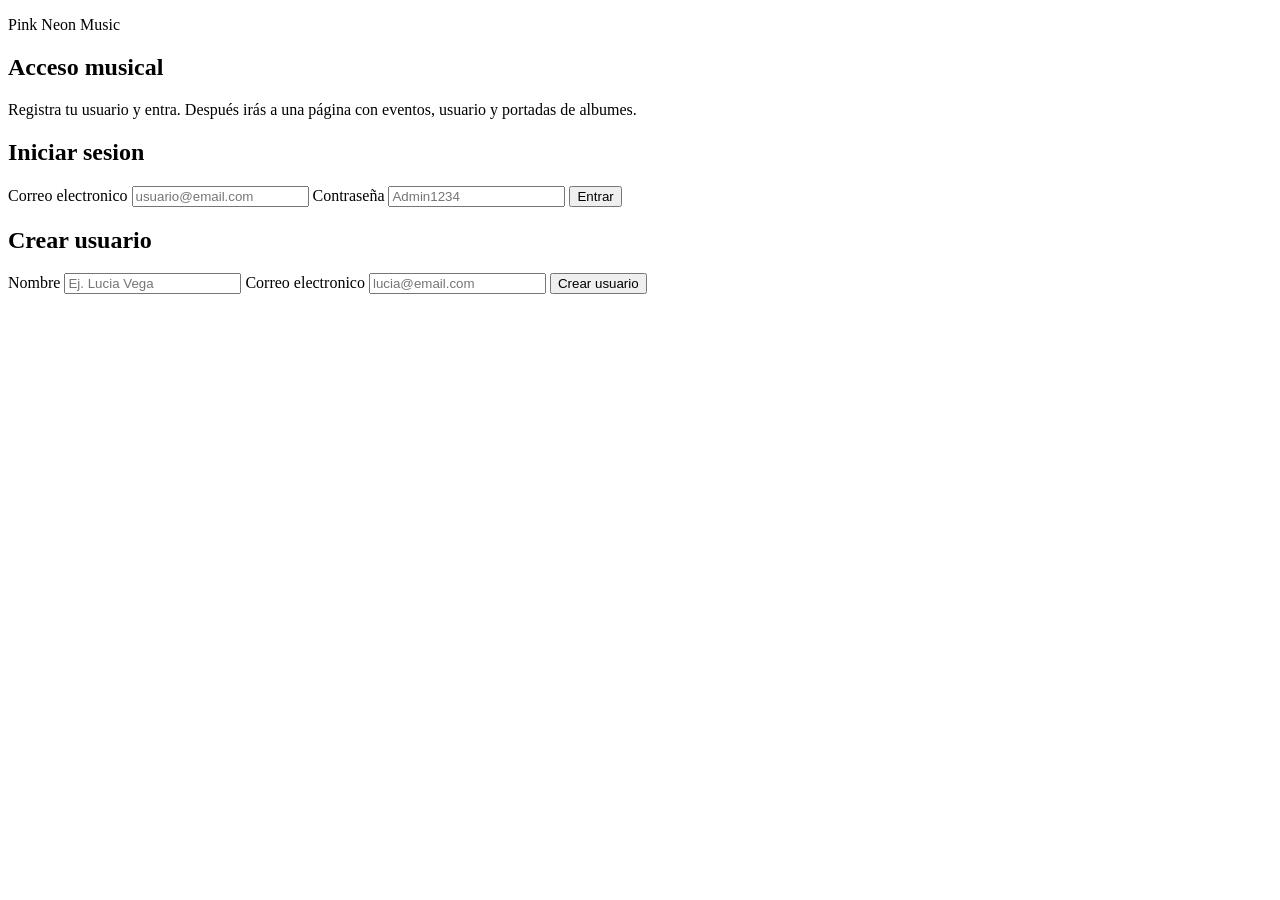
==== index.html @ 52aea519 "Add files via upload" ====
﻿<!DOCTYPE html>
<html lang="es">
<head>
  <meta charset="UTF-8">
  <meta name="viewport" content="width=device-width, initial-scale=1.0">
  <title>Login Pink Neon Music</title>
  <link rel="stylesheet" href="CSS/styles.css">
</head>
<body class="login-page">
  <main class="login-shell">
    <section class="login-intro">
      <p class="eyebrow">Pink Neon Music</p>
      <h1>Acceso musical</h1>
      <p>Registra tu usuario y entra. Después irás a una página con eventos, usuario y portadas de albumes.</p>
    </section>

    <section class="forms-panel">
      <form id="loginForm" class="form-card">
        <h2>Iniciar sesion</h2>

        <label for="loginEmail">Correo electronico</label>
        <input id="loginEmail" type="email" placeholder="usuario@email.com" required>

        <label for="loginPassword">Contraseña</label>
        <input id="loginPassword" type="password" placeholder="Admin1234" required>

        <button type="submit" class="primary-button">Entrar</button>
        <p id="loginMessage" class="message" role="status"></p>
      </form>

      <form id="registerForm" class="form-card accent-card">
        <h2>Crear usuario</h2>

        <label for="registerName">Nombre</label>
        <input id="registerName" type="text" placeholder="Ej. Lucia Vega" required>

        <label for="registerEmail">Correo electronico</label>
        <input id="registerEmail" type="email" placeholder="lucia@email.com" required>

        <button type="submit" class="secondary-button">Crear usuario</button>
        <p id="registerMessage" class="message" role="status"></p>
      </form>
    </section>
  </main>

  <script src="JAVASCRIPT/script.js"></script>
  
</body>
</html>
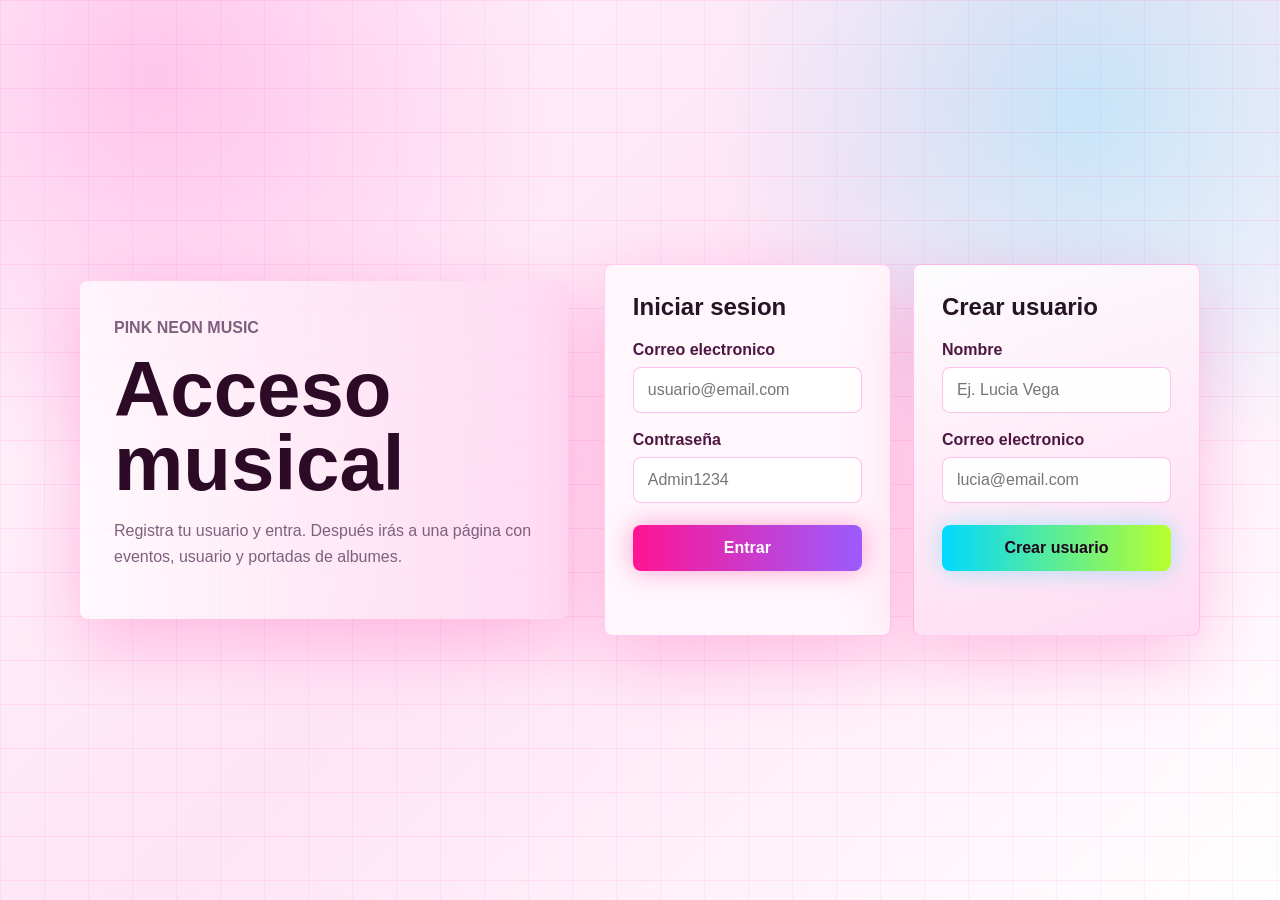
==== commit 15403aaf: "Update index.html" ====
--- a/index.html
+++ b/index.html
@@ -4,14 +4,16 @@
   <meta charset="UTF-8">
   <meta name="viewport" content="width=device-width, initial-scale=1.0">
   <title>Login Pink Neon Music</title>
-  <link rel="stylesheet" href="CSS/styles.css">
+  <link rel="stylesheet" href="css/styles.css">
 </head>
 <body class="login-page">
   <main class="login-shell">
     <section class="login-intro">
       <p class="eyebrow">Pink Neon Music</p>
       <h1>Acceso musical</h1>
-      <p>Registra tu usuario y entra. Después irás a una página con eventos, usuario y portadas de albumes.</p>
+      <p>Registra tu usuario y entra. 
+        
+        Después irás a una página con eventos, usuario y portadas de albumes.</p>
     </section>
 
     <section class="forms-panel">
--- a/css/styles.css
+++ b/css/styles.css
@@ -0,0 +1,347 @@
+﻿:root {
+  --bg: #fff7fc;
+  --panel: rgba(255, 255, 255, 0.86);
+  --text: #241424;
+  --muted: #7e607e;
+  --pink: #ff4fc3;
+  --hot-pink: #ff1493;
+  --soft-pink: #ffd8f0;
+  --violet: #9b5cff;
+  --cyan: #00d9ff;
+  --lime: #b8ff2c;
+  --warning: #d94f00;
+  --radius: 8px;
+  --shadow: 0 24px 70px rgba(255, 20, 147, 0.22);
+}
+
+* {
+  box-sizing: border-box;
+}
+
+body {
+  min-width: 320px;
+  min-height: 100vh;
+  margin: 0;
+  font-family: Arial, Helvetica, sans-serif;
+  color: var(--text);
+  background:
+    radial-gradient(circle at 12% 8%, rgba(255, 79, 195, 0.28), transparent 30%),
+    radial-gradient(circle at 85% 12%, rgba(0, 217, 255, 0.22), transparent 28%),
+    linear-gradient(135deg, #fff7fc 0%, #ffe4f5 48%, #ffffff 100%);
+}
+
+button,
+input {
+  font: inherit;
+}
+
+.login-page::before,
+.dashboard-page::before {
+  content: "";
+  position: fixed;
+  inset: 0;
+  z-index: -1;
+  background-image:
+    linear-gradient(rgba(255, 20, 147, 0.08) 1px, transparent 1px),
+    linear-gradient(90deg, rgba(155, 92, 255, 0.08) 1px, transparent 1px);
+  background-size: 44px 44px;
+}
+
+.login-shell {
+  width: min(1120px, calc(100% - 36px));
+  min-height: 100vh;
+  margin: 0 auto;
+  display: grid;
+  grid-template-columns: 0.9fr 1.1fr;
+  align-items: center;
+  gap: 36px;
+  padding: 44px 0;
+}
+
+.login-intro {
+  padding: 34px;
+  border-radius: var(--radius);
+  background:
+    linear-gradient(90deg, rgba(255, 255, 255, 0.72), rgba(255, 216, 240, 0.88)),
+    url("https://images.unsplash.com/photo-1516280440614-37939bbacd81?auto=format&fit=crop&w=1200&q=80") center / cover;
+  box-shadow: var(--shadow);
+}
+
+.login-intro h1,
+.welcome-card h1 {
+  margin: 0 0 18px;
+  font-size: clamp(42px, 7vw, 78px);
+  line-height: 0.95;
+  color: #2d0b27;
+}
+
+.login-intro p,
+.form-card p,
+.info-card p,
+.welcome-card p,
+.album-card p {
+  color: var(--muted);
+  line-height: 1.6;
+}
+
+.eyebrow {
+  margin: 0 0 12px;
+  color: var(--hot-pink);
+  font-weight: 900;
+  text-transform: uppercase;
+}
+
+.forms-panel {
+  display: grid;
+  grid-template-columns: 1fr 1fr;
+  gap: 22px;
+}
+
+.form-card,
+.info-card,
+.welcome-card,
+.albums-section {
+  padding: 28px;
+  border: 1px solid rgba(255, 79, 195, 0.26);
+  border-radius: var(--radius);
+  background: var(--bg);
+  box-shadow: var(--shadow);
+  backdrop-filter: blur(18px);
+}
+
+.accent-card {
+  background: linear-gradient(160deg, rgba(255, 255, 255, 0.9), rgba(255, 216, 240, 0.9));
+}
+
+
+.form-card h2,
+.info-card h2,
+.albums-section h2 {
+  margin-top: 0;
+}
+
+label {
+  display: block;
+  margin: 18px 0 8px;
+  font-weight: 800;
+  color: #4d1742;
+}
+
+input {
+  width: 100%;
+  border: 1px solid rgba(255, 79, 195, 0.34);
+  border-radius: var(--radius);
+  padding: 13px 14px;
+  color: var(--text);
+  outline: none;
+  background: rgba(255, 255, 255, 0.92);
+}
+
+input:focus {
+  border-color: var(--hot-pink);
+  box-shadow: 0 0 0 3px rgba(255, 79, 195, 0.18), 0 0 22px rgba(0, 217, 255, 0.22);
+}
+
+.primary-button,
+.secondary-button,
+.ghost-button {
+  min-height: 46px;
+  border: 0;
+  border-radius: var(--radius);
+  padding: 0 22px;
+  cursor: pointer;
+  font-weight: 900;
+}
+
+.primary-button {
+  width: 100%;
+  margin-top: 22px;
+  color: white;
+  background: linear-gradient(90deg, var(--hot-pink), var(--violet));
+  box-shadow: 0 0 26px rgba(255, 20, 147, 0.38);
+}
+
+.secondary-button {
+  width: 100%;
+  margin-top: 22px;
+  color: #21051d;
+  background: linear-gradient(90deg, var(--cyan), var(--lime));
+  box-shadow: 0 0 26px rgba(0, 217, 255, 0.34);
+}
+
+.ghost-button {
+  color: #4d1742;
+  background: rgba(255, 255, 255, 0.72);
+  border: 1px solid rgba(255, 79, 195, 0.38);
+}
+
+.message {
+  min-height: 22px;
+  margin: 14px 0 0;
+  color: #2b8c00;
+  font-weight: 800;
+}
+
+.message.error {
+  color: var(--warning);
+}
+
+.dashboard-header {
+  min-height: 76px;
+  display: flex;
+  align-items: center;
+  justify-content: space-between;
+  gap: 18px;
+  padding: 0 clamp(18px, 4vw, 56px);
+  background: rgba(255, 255, 255, 0.76);
+  backdrop-filter: blur(18px);
+  border-bottom: 1px solid rgba(255, 79, 195, 0.18);
+}
+
+.brand {
+  display: flex;
+  align-items: center;
+  gap: 12px;
+  color: var(--text);
+  font-weight: 800;
+  text-decoration: none;
+}
+
+.brand-mark {
+  display: grid;
+  place-items: center;
+  width: 42px;
+  height: 42px;
+  border-radius: 50%;
+  color: white;
+  background: linear-gradient(135deg, var(--hot-pink), var(--violet), var(--cyan));
+  box-shadow: 0 0 22px rgba(255, 20, 147, 0.42);
+}
+
+.dashboard-shell {
+  width: min(1180px, calc(100% - 36px));
+  margin: 0 auto;
+  padding: 48px 0;
+}
+
+.content-grid {
+  display: grid;
+  grid-template-columns: repeat(3, 1fr);
+  gap: 22px;
+  margin-top: 24px;
+}
+
+.cover-box {
+  aspect-ratio: 1;
+  border-radius: var(--radius);
+  background: linear-gradient(180deg, rgba(255, 79, 195, 0), rgba(255, 79, 195, 0.34)), url("https://is1-ssl.mzstatic.com/image/thumb/Music122/v4/6f/a0/7d/6fa07dbd-3751-cb58-270d-c3a44d7c568b/600x600bb.jpg") center / cover;
+  box-shadow: 0 18px 34px rgba(255, 20, 147, 0.22);
+}
+
+.albums-section {
+  margin-top: 24px;
+}
+
+.section-heading {
+  display: flex;
+  justify-content: space-between;
+  align-items: flex-end;
+  gap: 20px;
+  margin-bottom: 22px;
+}
+
+.section-heading h2 {
+  margin-bottom: 0;
+  font-size: clamp(28px, 4vw, 44px);
+}
+
+.section-heading span {
+  color: var(--hot-pink);
+  font-weight: 900;
+}
+
+.album-grid {
+  display: grid;
+  grid-template-columns: repeat(6, minmax(0, 1fr));
+  gap: 18px;
+}
+
+.album-card {
+  min-width: 0;
+}
+
+.album-art {
+  aspect-ratio: 1;
+  width: 100%;
+  display: grid;
+  place-items: center;
+  overflow: hidden;
+  border-radius: var(--radius);
+  background: linear-gradient(135deg, rgba(255, 79, 195, 0.42), rgba(155, 92, 255, 0.28), rgba(0, 217, 255, 0.28));
+  box-shadow: 0 16px 36px rgba(255, 20, 147, 0.2);
+}
+
+.album-art img {
+  width: 100%;
+  height: 100%;
+  object-fit: cover;
+  display: block;
+}
+
+.album-art span {
+  padding: 12px;
+  color: white;
+  font-size: 13px;
+  font-weight: 900;
+  text-align: center;
+}
+
+.album-card h3 {
+  margin: 12px 0 4px;
+  font-size: 15px;
+  line-height: 1.25;
+}
+
+.album-card p {
+  margin: 0;
+  font-size: 13px;
+}
+
+@media (max-width: 980px) {
+  .login-shell,
+  .forms-panel,
+  .content-grid {
+    grid-template-columns: 1fr;
+  }
+
+  .album-grid {
+    grid-template-columns: repeat(4, minmax(0, 1fr));
+  }
+}
+
+@media (max-width: 700px) {
+  .dashboard-header {
+    align-items: flex-start;
+    flex-direction: column;
+    padding-block: 16px;
+  }
+
+  .album-grid {
+    grid-template-columns: repeat(2, minmax(0, 1fr));
+  }
+
+  .section-heading {
+    align-items: flex-start;
+    flex-direction: column;
+  }
+}
+
+@media (max-width: 520px) {
+  .form-card,
+  .info-card,
+  .welcome-card,
+  .albums-section,
+  .login-intro {
+    padding: 20px;
+  }
+}
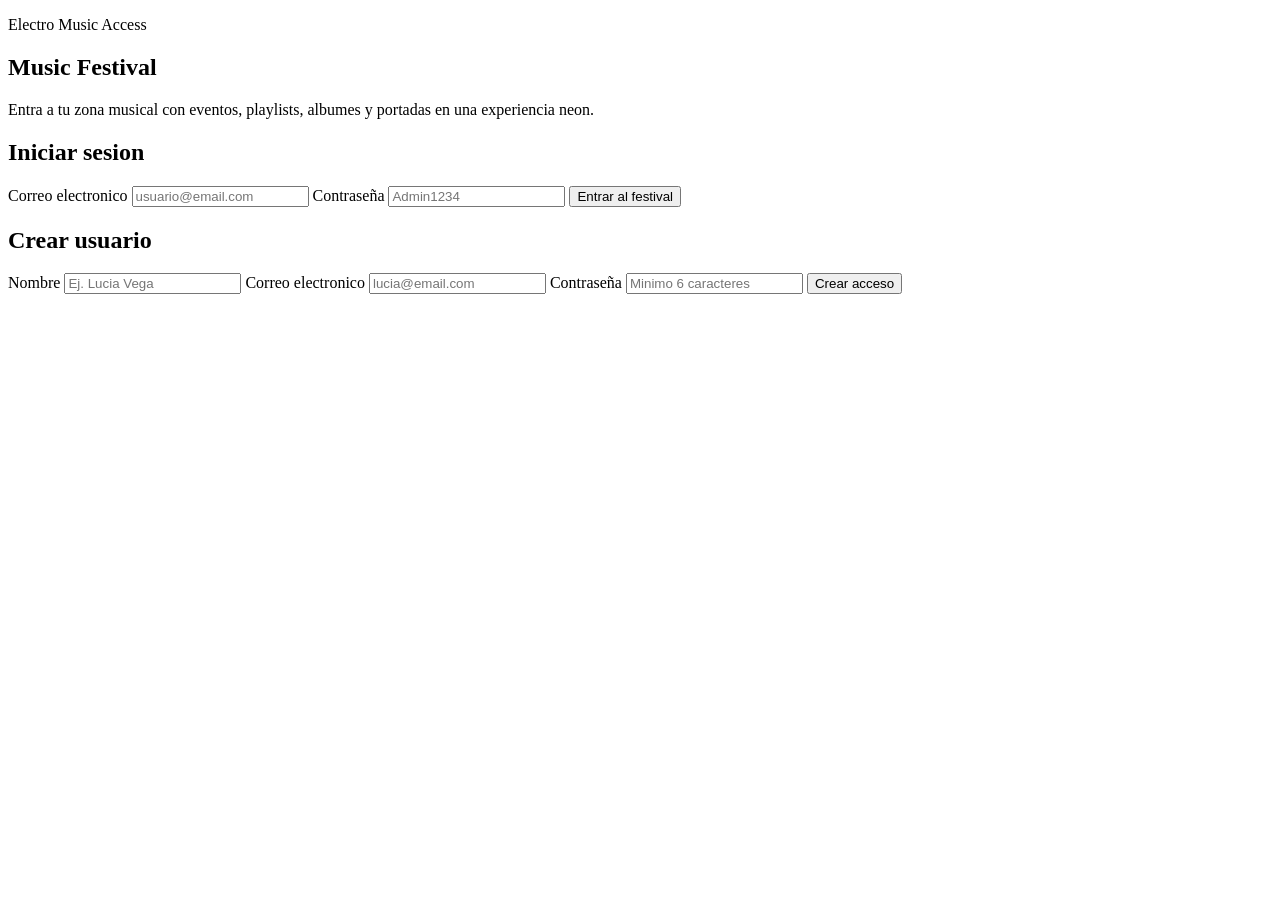
==== commit 37c07964: "Add files via upload" ====
--- a/index.html
+++ b/index.html
@@ -3,17 +3,15 @@
 <head>
   <meta charset="UTF-8">
   <meta name="viewport" content="width=device-width, initial-scale=1.0">
-  <title>Login Pink Neon Music</title>
-  <link rel="stylesheet" href="css/styles.css">
+  <title>Electro Music Login</title>
+  <link rel="stylesheet" href="css2/styles.css">
 </head>
 <body class="login-page">
   <main class="login-shell">
     <section class="login-intro">
-      <p class="eyebrow">Pink Neon Music</p>
-      <h1>Acceso musical</h1>
-      <p>Registra tu usuario y entra. 
-        
-        Después irás a una página con eventos, usuario y portadas de albumes.</p>
+      <p class="eyebrow">Electro Music Access</p>
+      <h1>Music Festival</h1>
+      <p>Entra a tu zona musical con eventos, playlists, albumes y portadas en una experiencia neon.</p>
     </section>
 
     <section class="forms-panel">
@@ -21,12 +19,12 @@
         <h2>Iniciar sesion</h2>
 
         <label for="loginEmail">Correo electronico</label>
-        <input id="loginEmail" type="email" placeholder="usuario@email.com" required>
+        <input id="loginEmail" type="text" inputmode="email" placeholder="usuario@email.com" autocomplete="email" required>
 
         <label for="loginPassword">Contraseña</label>
-        <input id="loginPassword" type="password" placeholder="Admin1234" required>
+        <input id="loginPassword" type="password" placeholder="Admin1234" autocomplete="current-password" required>
 
-        <button type="submit" class="primary-button">Entrar</button>
+        <button type="submit" class="primary-button">Entrar al festival</button>
         <p id="loginMessage" class="message" role="status"></p>
       </form>
 
@@ -37,15 +35,18 @@
         <input id="registerName" type="text" placeholder="Ej. Lucia Vega" required>
 
         <label for="registerEmail">Correo electronico</label>
-        <input id="registerEmail" type="email" placeholder="lucia@email.com" required>
+        <input id="registerEmail" type="text" inputmode="email" placeholder="lucia@email.com" autocomplete="email" required>
 
-        <button type="submit" class="secondary-button">Crear usuario</button>
+        <label for="registerPassword">Contraseña</label>
+        <input id="registerPassword" type="password" placeholder="Minimo 6 caracteres" autocomplete="new-password" required minlength="6">
+
+        <button type="submit" class="secondary-button">Crear acceso</button>
         <p id="registerMessage" class="message" role="status"></p>
       </form>
     </section>
   </main>
 
-  <script src="JAVASCRIPT/script.js"></script>
+  <script src="jv2/script.js"></script>
   
 </body>
 </html>
